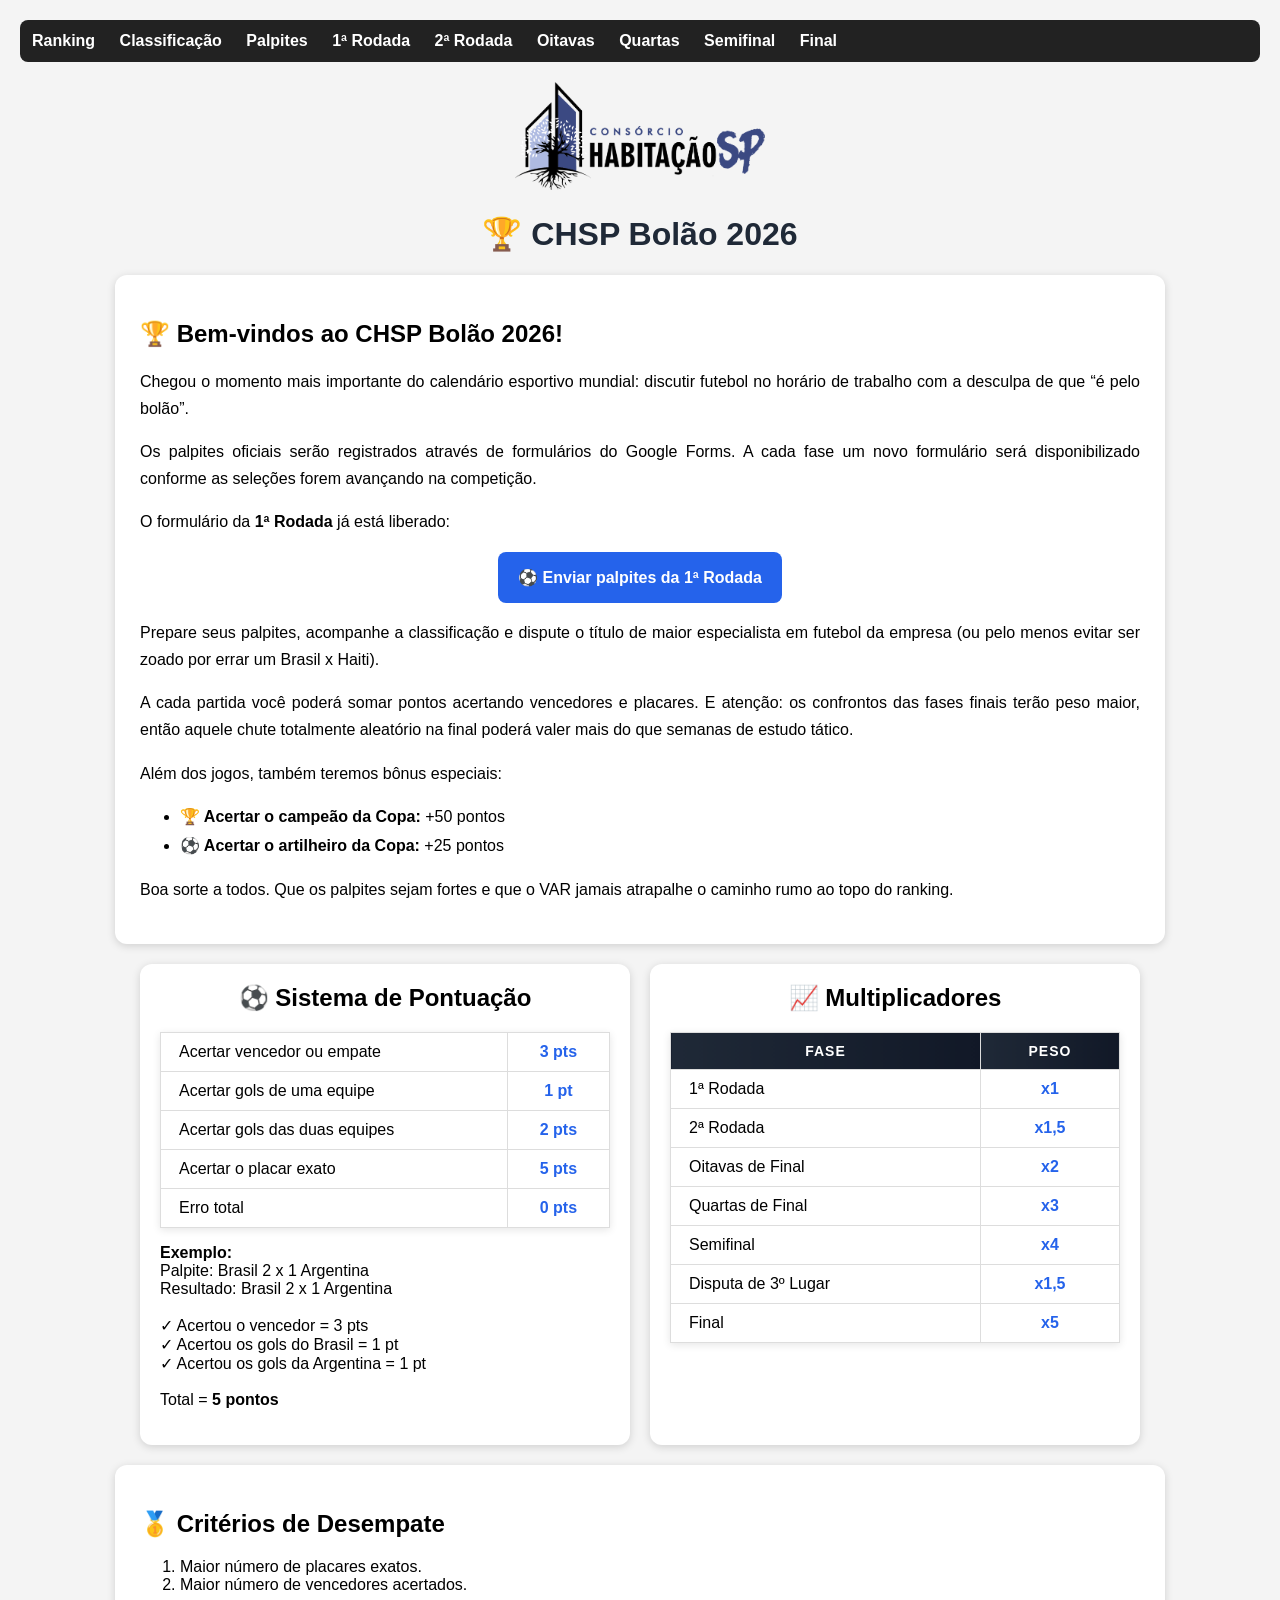
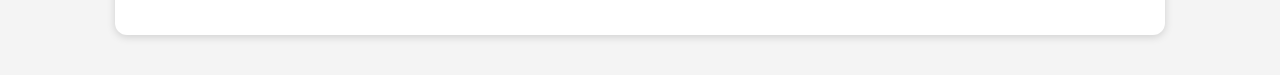
==== index.html @ 43652379 "index.html" ====
<!DOCTYPE html>
<html lang="pt-br">
<head>
<meta charset="UTF-8">
<title>CHSP Bolão 2026</title>
<link rel="stylesheet" href="style.css">
</head>
<body>

<nav>
  <a href="ranking.html">Ranking</a>
  <a href="classificacao.html">Classificação</a>
  <a href="palpites.html">Palpites</a>
  <a href="rodada1.html">1ª Rodada</a>
  <a href="rodada2.html">2ª Rodada</a>
  <a href="oitavas.html">Oitavas</a>
  <a href="quartas.html">Quartas</a>
  <a href="semifinal.html">Semifinal</a>
  <a href="final.html">Final</a>
</nav>

<div class="home-logo">
  <img src="images/logo.png" alt="Logo CHSP Bolão">
</div>

<h1>🏆 CHSP Bolão 2026</h1>

<div class="intro-card">

  <h2>🏆 Bem-vindos ao CHSP Bolão 2026!</h2>

  <p>
    Chegou o momento mais importante do calendário esportivo mundial:
    discutir futebol no horário de trabalho com a desculpa de que “é pelo bolão”.
  </p>

  <p>
    Os palpites oficiais serão registrados através de formulários do Google Forms.
    A cada fase um novo formulário será disponibilizado conforme as seleções forem avançando na competição.
  </p>

  <p>
    O formulário da <strong>1ª Rodada</strong> já está liberado:
  </p>

  <p style="text-align:center;">
    <a href="https://docs.google.com/forms/d/e/1FAIpQLScafgwy383vFtxuVTPCFqNmu6Wm3Rbcl7PlK_cr8u62DD5BtA/viewform?usp=header"
       target="_blank"
       class="botao-forms">
       ⚽ Enviar palpites da 1ª Rodada
    </a>
  </p>

  <p>
    Prepare seus palpites, acompanhe a classificação e dispute o título de
    maior especialista em futebol da empresa (ou pelo menos evitar ser zoado
    por errar um Brasil x Haiti).
  </p>

  <p>
    A cada partida você poderá somar pontos acertando vencedores e placares.
    E atenção: os confrontos das fases finais terão peso maior, então aquele
    chute totalmente aleatório na final poderá valer mais do que semanas de estudo tático.
  </p>

  <p>
    Além dos jogos, também teremos bônus especiais:
  </p>

  <ul>
    <li><strong>🏆 Acertar o campeão da Copa:</strong> +50 pontos</li>
    <li><strong>⚽ Acertar o artilheiro da Copa:</strong> +25 pontos</li>
  </ul>

  <p>
    Boa sorte a todos. Que os palpites sejam fortes e que o VAR jamais atrapalhe
    o caminho rumo ao topo do ranking.
  </p>

</div>

<div class="regras-grid">

  <div class="regra-card">

    <h2>⚽ Sistema de Pontuação</h2>

    <table>
      <tr>
  <td>Acertar vencedor ou empate</td>
  <td><strong>3 pts</strong></td>
</tr>

<tr>
  <td>Acertar gols de uma equipe</td>
  <td><strong>1 pt</strong></td>
</tr>

<tr>
  <td>Acertar gols das duas equipes</td>
  <td><strong>2 pts</strong></td>
</tr>

<tr>
  <td>Acertar o placar exato</td>
  <td><strong>5 pts</strong></td>
</tr>

<tr>
  <td>Erro total</td>
  <td><strong>0 pts</strong></td>
</tr>
    </table>
<p>
<strong>Exemplo:</strong><br>
Palpite: Brasil 2 x 1 Argentina<br>
Resultado: Brasil 2 x 1 Argentina<br><br>

✓ Acertou o vencedor = 3 pts<br>
✓ Acertou os gols do Brasil = 1 pt<br>
✓ Acertou os gols da Argentina = 1 pt<br><br>

Total = <strong>5 pontos</strong>
</p>
  </div>

  <div class="regra-card">

    <h2>📈 Multiplicadores</h2>

    <table>
      <tr>
        <th>Fase</th>
        <th>Peso</th>
      </tr>

      <tr><td>1ª Rodada</td><td>x1</td></tr>
      <tr><td>2ª Rodada</td><td>x1,5</td></tr>
      <tr><td>Oitavas de Final</td><td>x2</td></tr>
      <tr><td>Quartas de Final</td><td>x3</td></tr>
      <tr><td>Semifinal</td><td>x4</td></tr>
      <tr><td>Disputa de 3º Lugar</td><td>x1,5</td></tr>
      <tr><td>Final</td><td>x5</td></tr>

    </table>

  </div>

</div>

<div class="intro-card">

  <h2>🥇 Critérios de Desempate</h2>

  <ol>
    <li>Maior número de placares exatos.</li>
    <li>Maior número de vencedores acertados.</li>
  </ol>

</div>

</body>
</html>
---- style.css ----
body {
  font-family: Arial, sans-serif;
  background: #f4f4f4;
  padding: 20px;
  margin: 0;
}

/* TÍTULOS */

h1 {
  text-align: center;
  color: #1f2937;
}

/* MENU */

nav {
  background: #222;
  padding: 12px;
  margin-bottom: 20px;
  border-radius: 8px;
}

nav a {
  color: white;
  text-decoration: none;
  margin-right: 20px;
  font-weight: bold;
}

nav a:hover {
  text-decoration: underline;
}

/* PÓDIO */

.podio {
  display: flex;
  justify-content: center;
  align-items: flex-end;
  gap: 20px;
  margin: 30px 0;
}

.primeiro,
.segundo,
.terceiro {
  background: white;
  border-radius: 10px;
  text-align: center;
  font-weight: bold;
  padding: 15px;
  box-shadow: 0 2px 8px rgba(0,0,0,0.15);
}

.primeiro {
  min-height: 140px;
  font-size: 1.2em;
  background: #fff8dc;
}

.segundo {
  min-height: 110px;
  background: #f1f5f9;
}

.terceiro {
  min-height: 90px;
  background: #fef3c7;
}

/* TABELA */

table {
  border-collapse: collapse;
  background: white;
  margin: auto;
  box-shadow: 0 2px 8px rgba(0,0,0,0.10);
}

th,
td {
  border: 1px solid #ddd;
  padding: 10px 18px;
  white-space: nowrap;
}

th {
  background: linear-gradient(90deg, #1f2937, #111827);
  color: white;
  text-transform: uppercase;
  letter-spacing: 1px;
  font-size: 14px;
}

/* Linhas alternadas */

#tabela tr:nth-child(even) {
  background: #f8fafc;
}

tr:hover {
  background: #e5e7eb;
}

/* Coluna Jogador */

#tabela td:nth-child(1) {
  font-weight: bold;
}

#tabela td:nth-child(2) {
  text-align: center;
  font-size: 22px;
  font-weight: bold;
  color: #2563eb;
}

#tabela td:nth-child(3),
#tabela td:nth-child(4) {
  text-align: center;
  color: #666;
  font-size: 14px;
}

/* Top 3 */

.grupos {
  display: flex;
  flex-wrap: wrap;
  gap: 20px;
  justify-content: center;
}

.grupo-card {
  background: white;
  border-radius: 12px;
  padding: 12px;
  box-shadow: 0 2px 8px rgba(0,0,0,0.15);
  width: 48%;
  box-sizing: border-box;
}

.grupo-card h2 {
  margin-top: 0;
  text-align: center;
  background: #1f2937;
  color: white;
  padding: 10px;
  border-radius: 8px;
}

.grupo-tabela {
  width: 100%;
  min-width: auto;
}
.grupo-tabela th,
.grupo-tabela td {
  padding: 5px 6px;
  font-size: 13px;
}

.grupo-tabela td:nth-child(2) {
  min-width: 120px;
}
.grupo-tabela th,
.grupo-tabela td {
  text-align: center;
}

.grupo-tabela td:nth-child(2) {
  text-align: left;
  font-size: 14px;
  color: #111827;
}

/* CLASSIFICAÇÃO */

#classificacao {
  display: flex;
  flex-wrap: wrap;
  justify-content: center;
  gap: 20px;
}

.grupo-card {
  background: white;
  border-radius: 12px;
  padding: 12px;
  box-shadow: 0 2px 8px rgba(0,0,0,0.15);
  width: 48%;
  box-sizing: border-box;
}

.grupo-titulo {
  background: #1f2937;
  color: white;
  text-align: center;
  padding: 10px;
  font-weight: bold;
  border-radius: 8px;
  margin-bottom: 10px;
}

.grupo-tabela {
  width: 100%;
  min-width: auto;
}

.grupo-tabela th,
.grupo-tabela td {
  padding: 4px 6px;
  font-size: 12px;
  text-align: center;
}

.grupo-tabela td:nth-child(2) {
  text-align: left;
  font-weight: bold;
  color: #111827;
  font-size: 13px;
}

/* Destacar classificados */

.grupo-tabela tbody tr:nth-child(1) td:first-child::before,
.grupo-tabela tbody tr:nth-child(2) td:first-child::before {
  content: "🟢 ";
}

/* RODADA */

/* RODADA */

#jogos {
  display: flex;
  flex-wrap: wrap;
  justify-content: center;
  gap: 20px;
}

.jogo-card {
  background: white;
  width: 420px;
  border-radius: 12px;
  padding: 15px;
  box-shadow: 0 2px 8px rgba(0,0,0,.15);
}

.jogo-info {
  text-align: center;
  color: #64748b;
  font-size: 14px;
  margin-bottom: 15px;
}

.jogo-times {
  display: flex;
  justify-content: space-between;
  align-items: center;
}

.time-casa,
.time-fora {
  width: 40%;
  font-weight: bold;
  font-size: 16px;
}

.time-casa {
  text-align: right;
}

.time-fora {
  text-align: left;
}

.placar {
  font-size: 24px;
  font-weight: bold;
  color: #1f2937;
}
.jogo-hoje {
  border: 3px solid #fbbf24;
  box-shadow: 0 0 18px rgba(251,191,36,.5);
}

.jogo-hoje .jogo-info {
  color: #b45309;
  font-weight: bold;
}
#tabela-palpites {
  width: 100%;
  border-collapse: collapse;
  background: white;
}

#tabela-palpites th {
  background: #1f2937;
  color: white;
  padding: 12px;
}

#tabela-palpites td {
  text-align: center;
  padding: 10px;
  border: 1px solid #ddd;
}

#tabela-palpites tr:nth-child(even) {
  background: #f8fafc;
}

#tabela-palpites td:first-child {
  font-weight: bold;
}

/* HOME */

.home-logo {
  text-align: center;
  margin: 20px 0;
}

.home-logo img {
  max-width: 250px;
}

.intro-card {
  background: white;
  padding: 25px;
  margin: 20px auto;
  border-radius: 12px;
  max-width: 1000px;
  box-shadow: 0 2px 8px rgba(0,0,0,.15);
}

.intro-card p {
  line-height: 1.7;
  text-align: justify;
}

.regras-grid {
  display: flex;
  flex-wrap: wrap;
  gap: 20px;
  justify-content: center;
}

.regra-card {
  background: white;
  padding: 20px;
  border-radius: 12px;
  width: 450px;
  box-shadow: 0 2px 8px rgba(0,0,0,.15);
}

.regra-card h2 {
  text-align: center;
  margin-top: 0;
}

.regra-card table {
  width: 100%;
  min-width: auto;
}

.regra-card td:nth-child(2) {
  text-align: center;
  font-weight: bold;
  color: #2563eb;
}
.botao-forms {
  display: inline-block;
  background: #2563eb;
  color: white;
  padding: 12px 20px;
  border-radius: 8px;
  text-decoration: none;
  font-weight: bold;
  transition: .2s;
}

.botao-forms:hover {
  background: #1d4ed8;
  transform: scale(1.03);
}

.intro-card ul {
  line-height: 1.8;
}
/* CHAVEAMENTO */

.chaveamento {
  display: flex;
  justify-content: center;
  align-items: flex-start;
  gap: 60px;
  margin-top: 30px;
}

.lado {
  display: flex;
  flex-direction: column;
  gap: 25px;
  width: 320px;
}

.partida-chave {
  background: white;
  border-radius: 12px;
  padding: 12px;
  box-shadow: 0 2px 8px rgba(0,0,0,.15);
}

.partida-info {
  text-align: center;
  font-size: 13px;
  color: #64748b;
  margin-bottom: 10px;
}

.linha-time {
  display: flex;
  justify-content: space-between;
  align-items: center;
  padding: 10px 12px;
  margin: 5px 0;
  background: #f8fafc;
  border-radius: 8px;
  font-weight: bold;
}

.linha-time strong {
  font-size: 20px;
  color: #1f2937;
}
/* FINAL */

#final-container {
  display: flex;
  flex-direction: column;
  gap: 30px;
  align-items: center;
  margin-top: 30px;
}

.final-card {
  background: white;
  width: 500px;
  border-radius: 15px;
  padding: 20px;
  box-shadow: 0 3px 12px rgba(0,0,0,.18);
}

.final-card h2 {
  text-align: center;
  margin-top: 0;
  color: #1f2937;
}
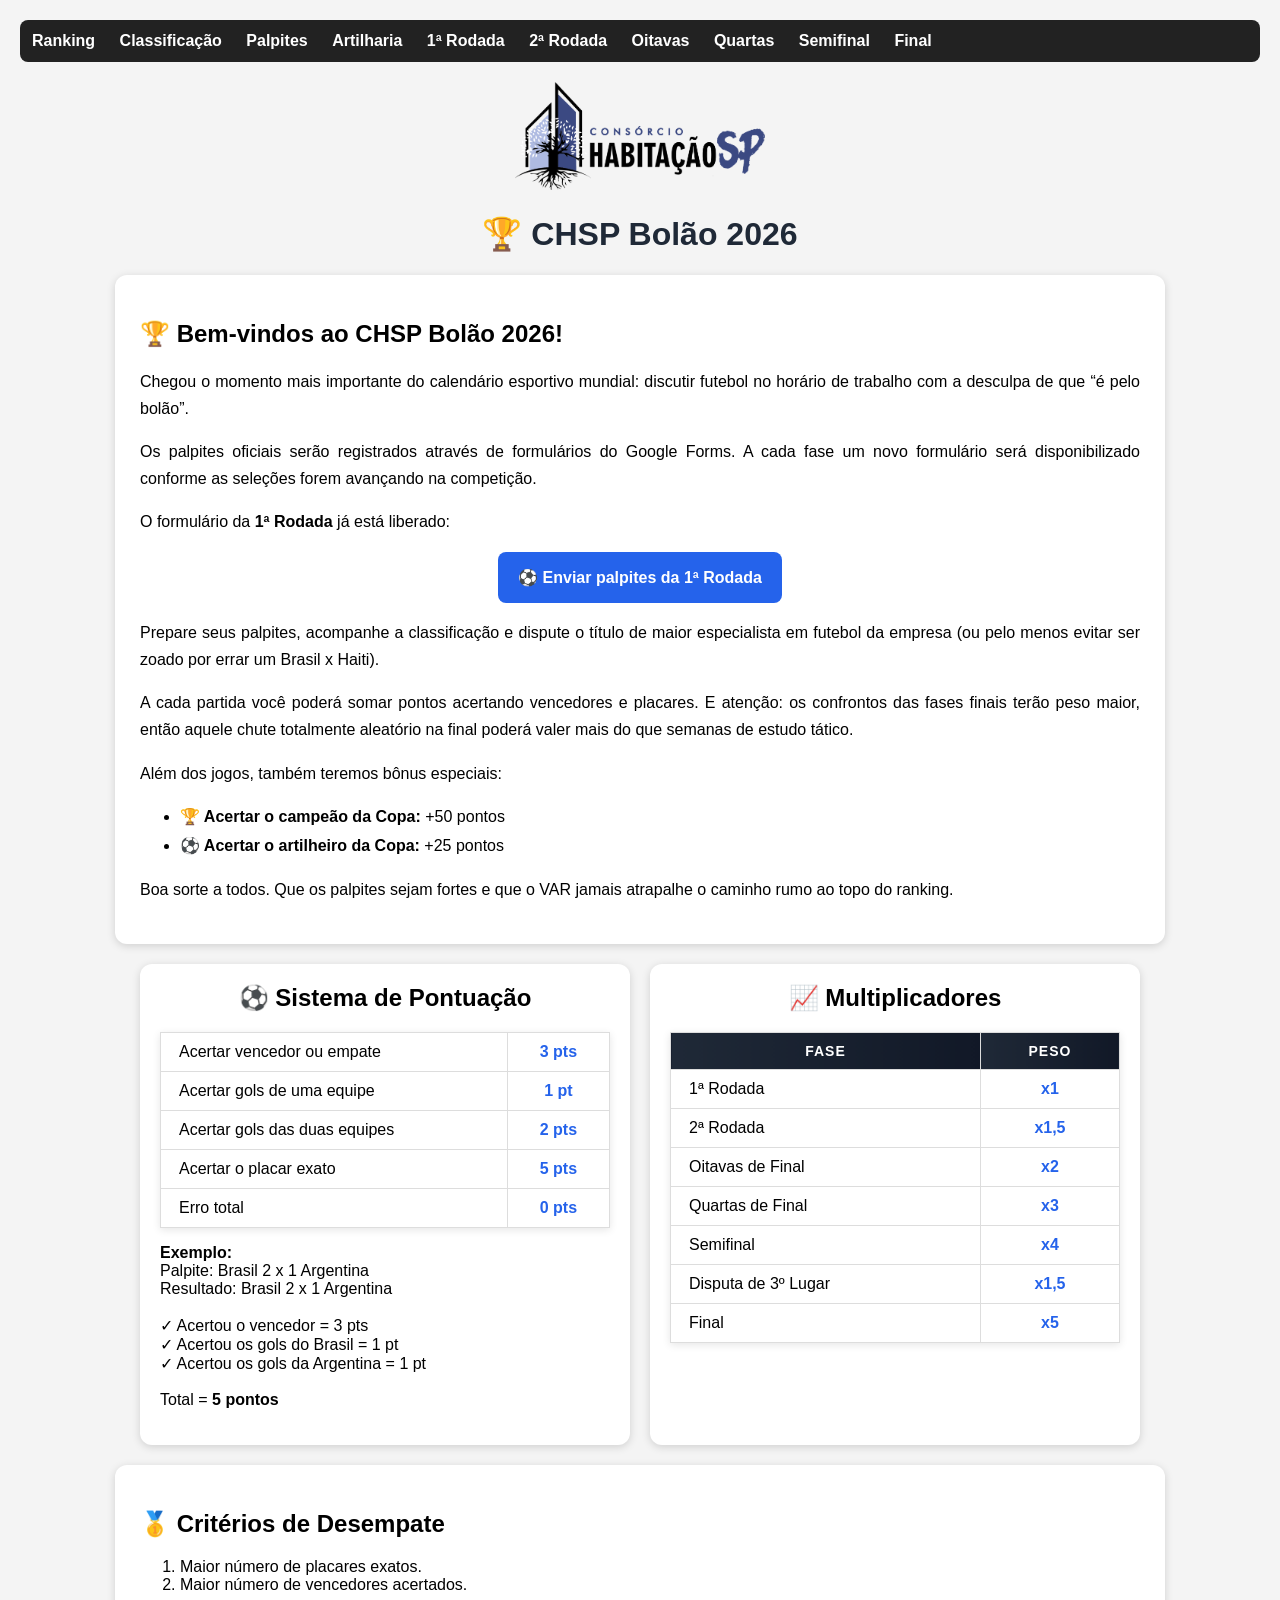
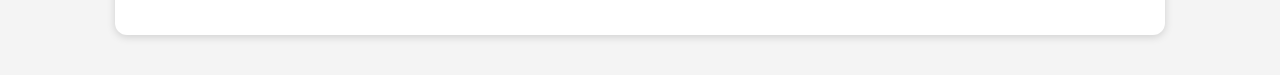
==== commit b8ef0af6: "index.html" ====
--- a/index.html
+++ b/index.html
@@ -11,6 +11,7 @@
   <a href="ranking.html">Ranking</a>
   <a href="classificacao.html">Classificação</a>
   <a href="palpites.html">Palpites</a>
+  <a href="artilharia.html">Artilharia</a>
   <a href="rodada1.html">1ª Rodada</a>
   <a href="rodada2.html">2ª Rodada</a>
   <a href="oitavas.html">Oitavas</a>
--- a/style.css
+++ b/style.css
@@ -458,3 +458,29 @@
   margin-top: 0;
   color: #1f2937;
 }
+/* ARTILHARIA */
+
+.artilheiro-atual {
+  background: white;
+  max-width: 500px;
+  margin: 20px auto;
+  padding: 20px;
+  text-align: center;
+  font-size: 24px;
+  border-radius: 12px;
+  box-shadow: 0 2px 8px rgba(0,0,0,.15);
+}
+
+#tabela-artilharia {
+  margin: auto;
+}
+
+#tabela-artilharia td:nth-child(2) {
+  color: #2563eb;
+  font-weight: bold;
+}
+
+#tabela-artilharia td:nth-child(3) {
+  color: #dc2626;
+  font-weight: bold;
+}
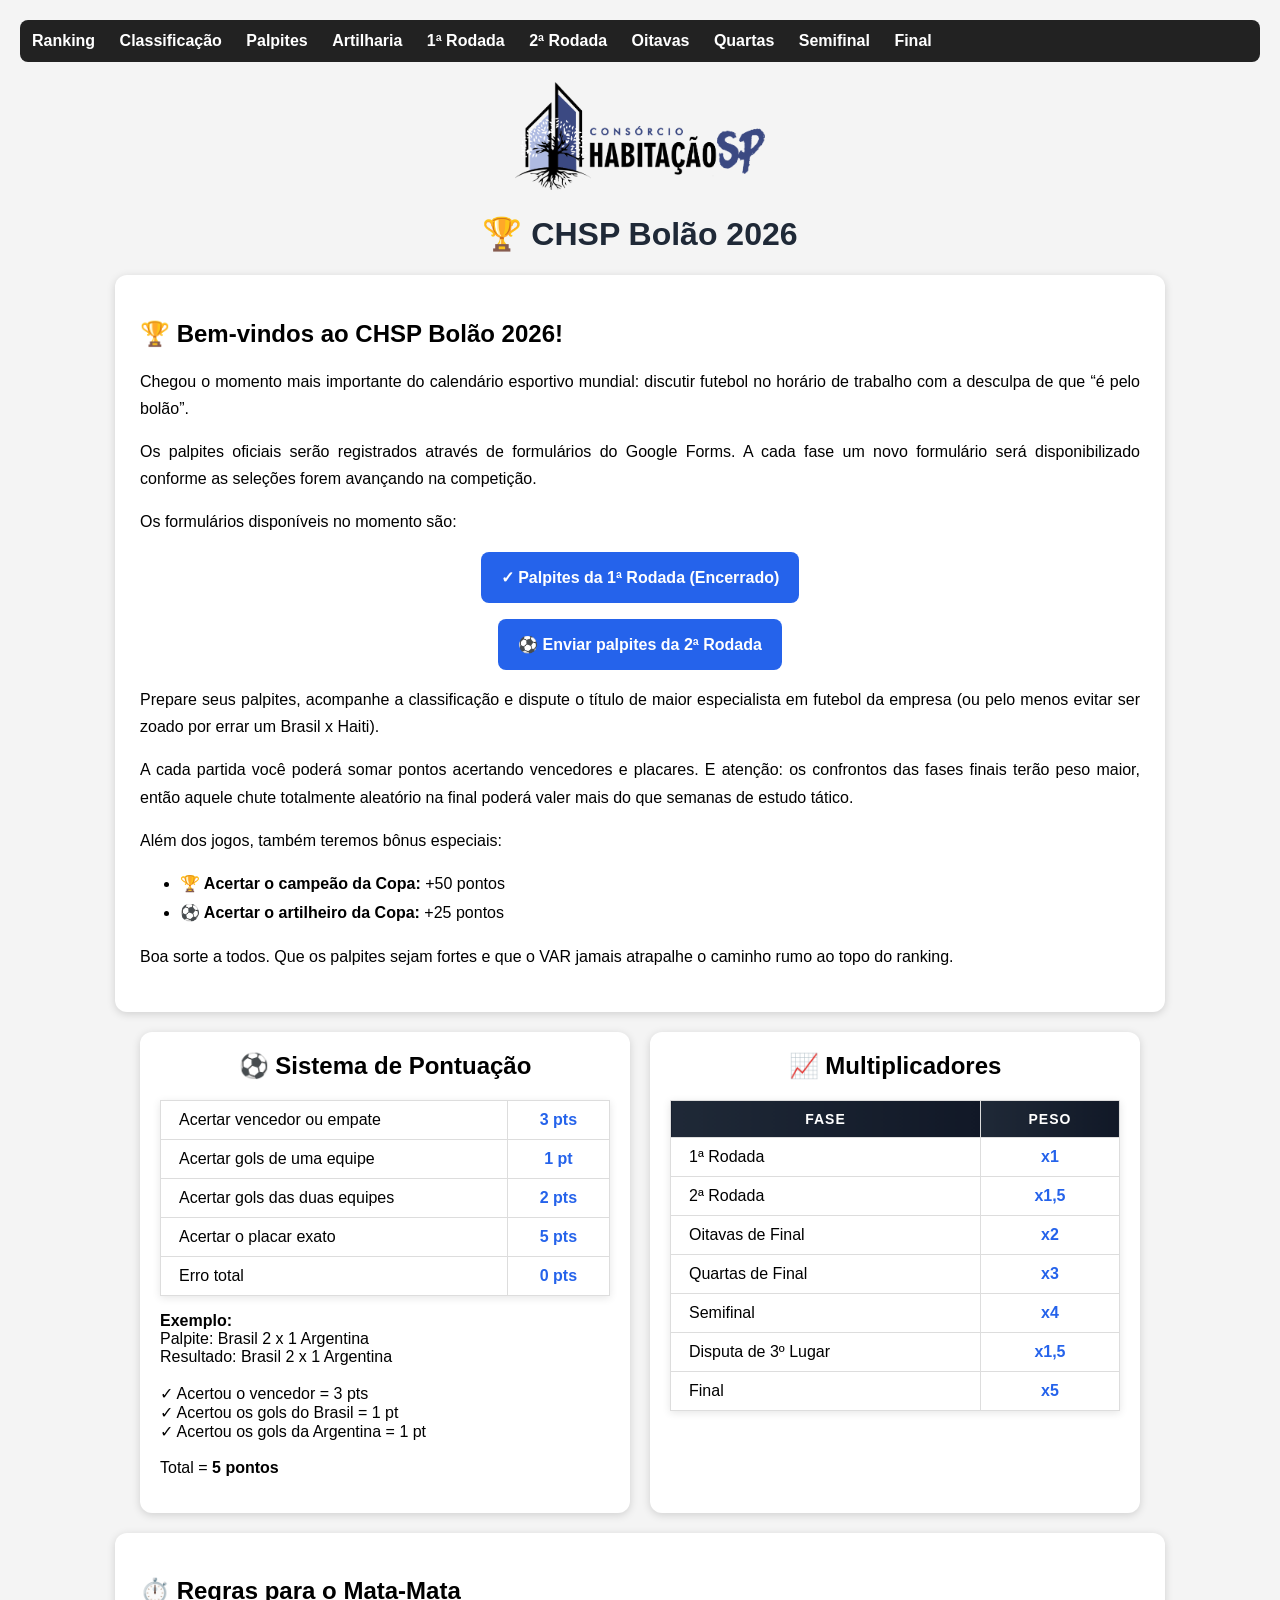
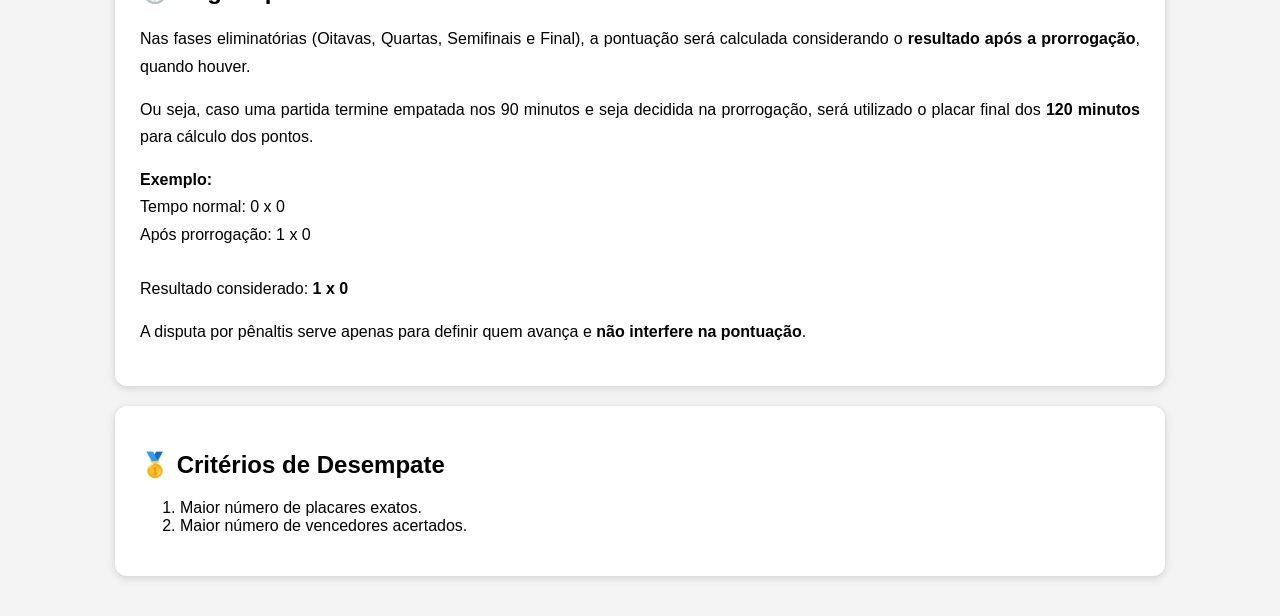
==== commit 1f8852f3: "index.html" ====
--- a/index.html
+++ b/index.html
@@ -41,14 +41,20 @@
   </p>
 
   <p>
-    O formulário da <strong>1ª Rodada</strong> já está liberado:
+    Os formulários disponíveis no momento são:
   </p>
 
   <p style="text-align:center;">
-    <a href="https://docs.google.com/forms/d/e/1FAIpQLScafgwy383vFtxuVTPCFqNmu6Wm3Rbcl7PlK_cr8u62DD5BtA/viewform?usp=header"
+    <span class="botao-forms botao-inativo">
+      ✓ Palpites da 1ª Rodada (Encerrado)
+    </span>
+  </p>
+
+  <p style="text-align:center;">
+    <a href="https://docs.google.com/forms/d/e/1FAIpQLSeesbrq6ngkIa5aw1h5cne3rpmnXgFYmXrW2s9Ra-GDYoz5Zw/viewform?usp=publish-editor"
        target="_blank"
        class="botao-forms">
-       ⚽ Enviar palpites da 1ª Rodada
+       ⚽ Enviar palpites da 2ª Rodada
     </a>
   </p>
 
@@ -88,41 +94,39 @@
 
     <table>
       <tr>
-  <td>Acertar vencedor ou empate</td>
-  <td><strong>3 pts</strong></td>
-</tr>
+        <td>Acertar vencedor ou empate</td>
+        <td><strong>3 pts</strong></td>
+      </tr>
+      <tr>
+        <td>Acertar gols de uma equipe</td>
+        <td><strong>1 pt</strong></td>
+      </tr>
+      <tr>
+        <td>Acertar gols das duas equipes</td>
+        <td><strong>2 pts</strong></td>
+      </tr>
+      <tr>
+        <td>Acertar o placar exato</td>
+        <td><strong>5 pts</strong></td>
+      </tr>
+      <tr>
+        <td>Erro total</td>
+        <td><strong>0 pts</strong></td>
+      </tr>
+    </table>
 
-<tr>
-  <td>Acertar gols de uma equipe</td>
-  <td><strong>1 pt</strong></td>
-</tr>
+    <p>
+      <strong>Exemplo:</strong><br>
+      Palpite: Brasil 2 x 1 Argentina<br>
+      Resultado: Brasil 2 x 1 Argentina<br><br>
 
-<tr>
-  <td>Acertar gols das duas equipes</td>
-  <td><strong>2 pts</strong></td>
-</tr>
+      ✓ Acertou o vencedor = 3 pts<br>
+      ✓ Acertou os gols do Brasil = 1 pt<br>
+      ✓ Acertou os gols da Argentina = 1 pt<br><br>
 
-<tr>
-  <td>Acertar o placar exato</td>
-  <td><strong>5 pts</strong></td>
-</tr>
+      Total = <strong>5 pontos</strong>
+    </p>
 
-<tr>
-  <td>Erro total</td>
-  <td><strong>0 pts</strong></td>
-</tr>
-    </table>
-<p>
-<strong>Exemplo:</strong><br>
-Palpite: Brasil 2 x 1 Argentina<br>
-Resultado: Brasil 2 x 1 Argentina<br><br>
-
-✓ Acertou o vencedor = 3 pts<br>
-✓ Acertou os gols do Brasil = 1 pt<br>
-✓ Acertou os gols da Argentina = 1 pt<br><br>
-
-Total = <strong>5 pontos</strong>
-</p>
   </div>
 
   <div class="regra-card">
@@ -151,6 +155,34 @@
 
 <div class="intro-card">
 
+  <h2>⏱️ Regras para o Mata-Mata</h2>
+
+  <p>
+    Nas fases eliminatórias (Oitavas, Quartas, Semifinais e Final), a pontuação será calculada considerando o
+    <strong>resultado após a prorrogação</strong>, quando houver.
+  </p>
+
+  <p>
+    Ou seja, caso uma partida termine empatada nos 90 minutos e seja decidida na prorrogação, será utilizado o
+    placar final dos <strong>120 minutos</strong> para cálculo dos pontos.
+  </p>
+
+  <p>
+    <strong>Exemplo:</strong><br>
+    Tempo normal: 0 x 0<br>
+    Após prorrogação: 1 x 0<br><br>
+
+    Resultado considerado: <strong>1 x 0</strong>
+  </p>
+
+  <p>
+    A disputa por pênaltis serve apenas para definir quem avança e <strong>não interfere na pontuação</strong>.
+  </p>
+
+</div>
+
+<div class="intro-card">
+
   <h2>🥇 Critérios de Desempate</h2>
 
   <ol>
--- a/style.css
+++ b/style.css
@@ -117,7 +117,9 @@
 }
 
 #tabela td:nth-child(3),
-#tabela td:nth-child(4) {
+#tabela td:nth-child(4),
+#tabela td:nth-child(5),
+#tabela td:nth-child(6) {
   text-align: center;
   color: #666;
   font-size: 14px;
@@ -481,6 +483,6 @@
 }
 
 #tabela-artilharia td:nth-child(3) {
-  color: #dc2626;
-  font-weight: bold;
-}
+  color: #16a34a;
+  font-weight: bold;
+}
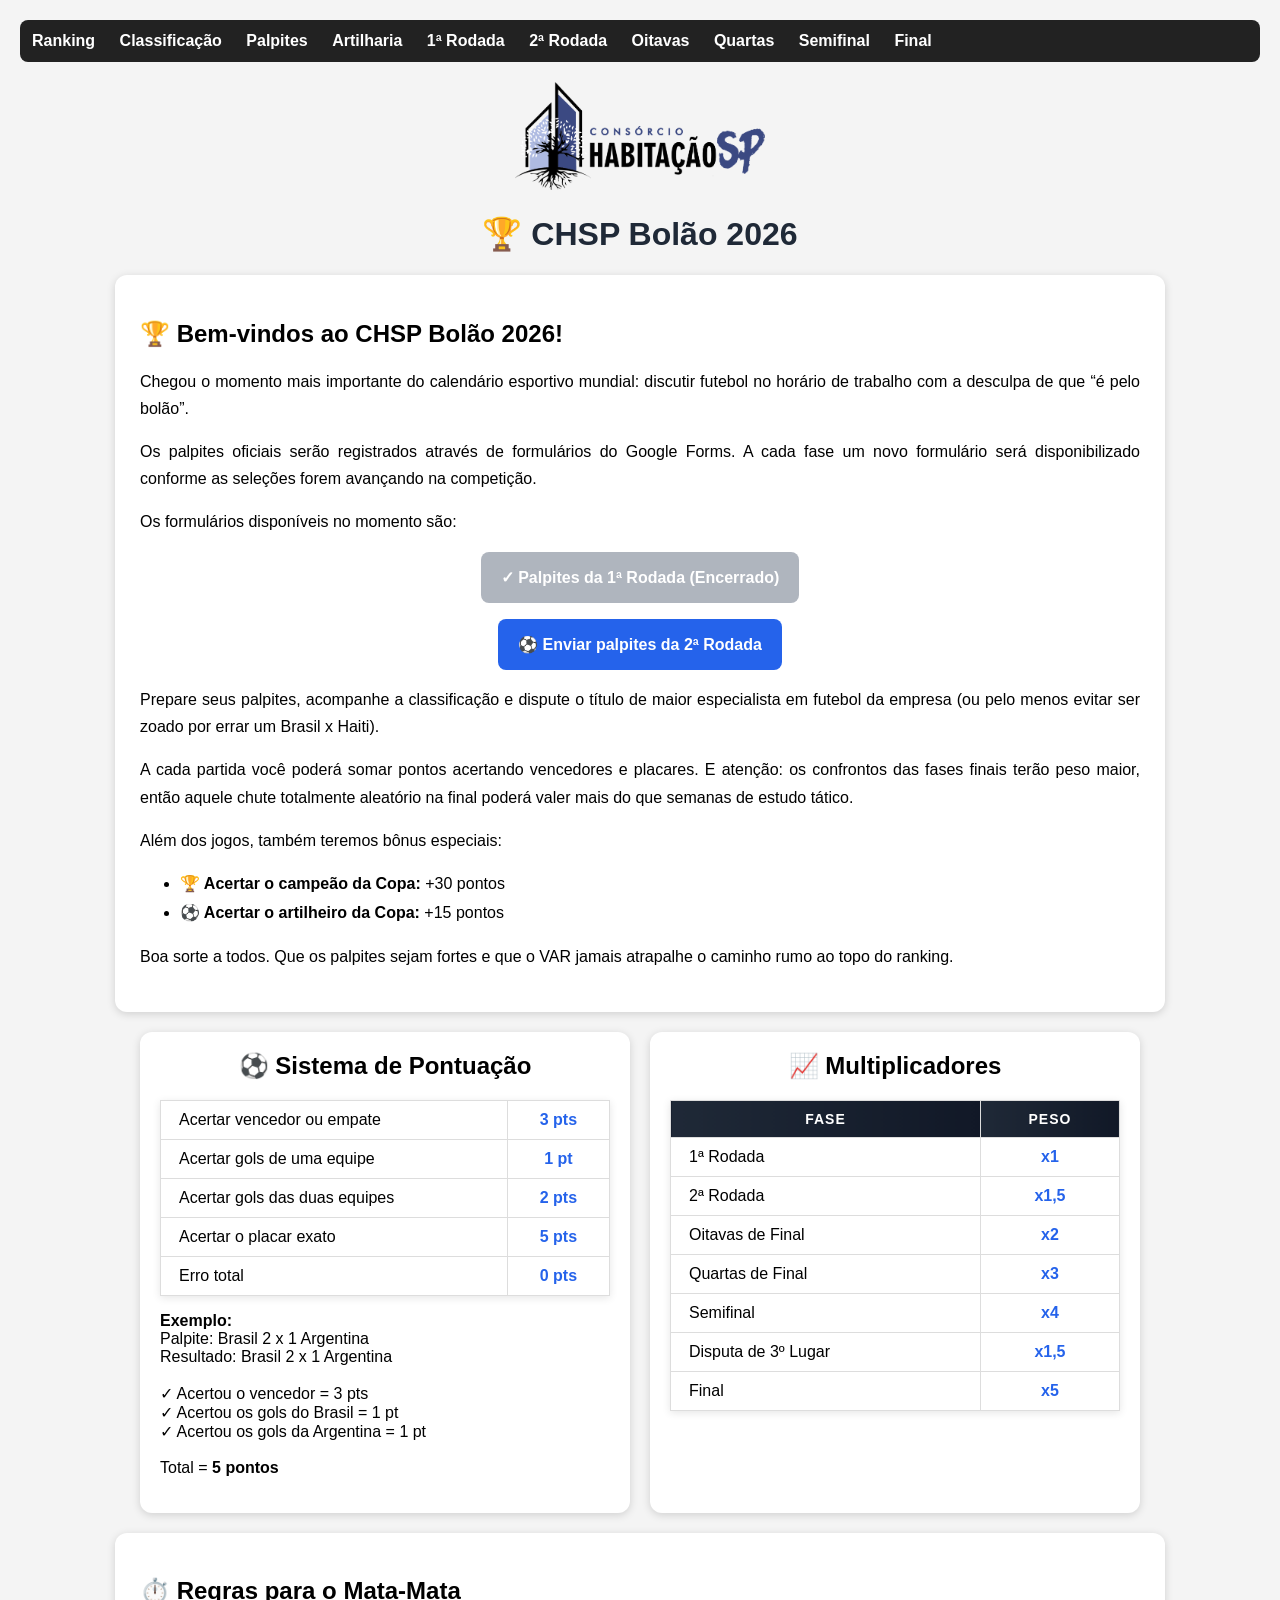
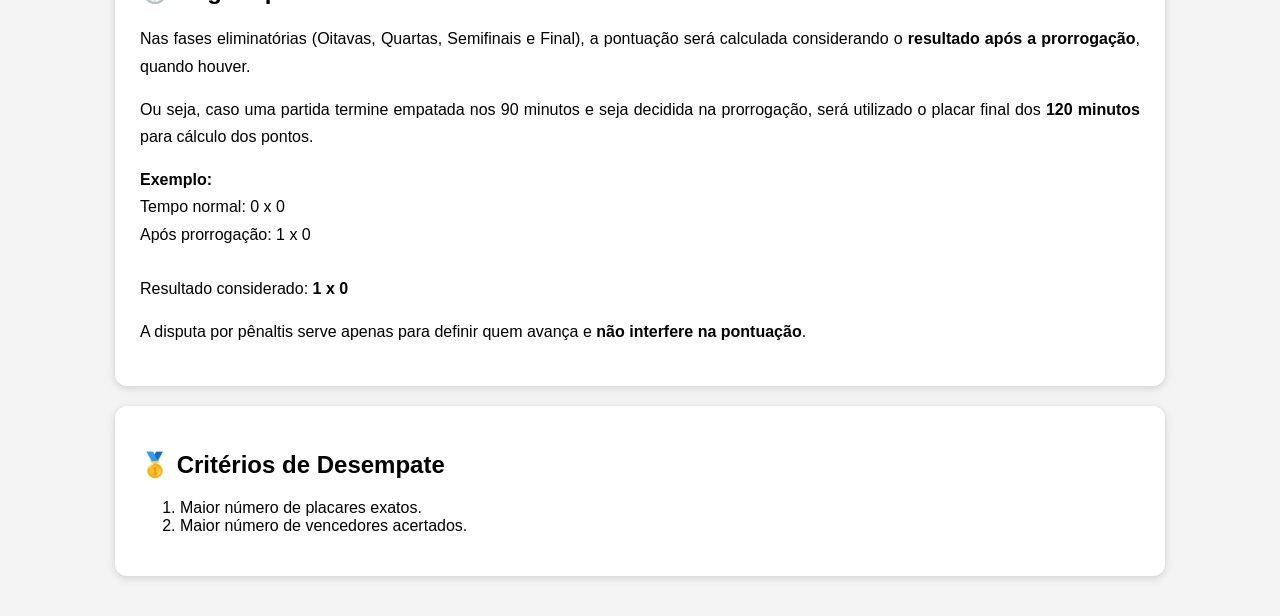
==== commit b18268d1: "index.html" ====
--- a/index.html
+++ b/index.html
@@ -75,8 +75,8 @@
   </p>
 
   <ul>
-    <li><strong>🏆 Acertar o campeão da Copa:</strong> +50 pontos</li>
-    <li><strong>⚽ Acertar o artilheiro da Copa:</strong> +25 pontos</li>
+    <li><strong>🏆 Acertar o campeão da Copa:</strong> +30 pontos</li>
+    <li><strong>⚽ Acertar o artilheiro da Copa:</strong> +15 pontos</li>
   </ul>
 
   <p>
--- a/style.css
+++ b/style.css
@@ -156,21 +156,16 @@
   width: 100%;
   min-width: auto;
 }
+
 .grupo-tabela th,
 .grupo-tabela td {
   padding: 5px 6px;
   font-size: 13px;
+  text-align: center;
 }
 
 .grupo-tabela td:nth-child(2) {
   min-width: 120px;
-}
-.grupo-tabela th,
-.grupo-tabela td {
-  text-align: center;
-}
-
-.grupo-tabela td:nth-child(2) {
   text-align: left;
   font-size: 14px;
   color: #111827;
@@ -232,8 +227,6 @@
 
 /* RODADA */
 
-/* RODADA */
-
 #jogos {
   display: flex;
   flex-wrap: wrap;
@@ -282,6 +275,7 @@
   font-weight: bold;
   color: #1f2937;
 }
+
 .jogo-hoje {
   border: 3px solid #fbbf24;
   box-shadow: 0 0 18px rgba(251,191,36,.5);
@@ -291,6 +285,7 @@
   color: #b45309;
   font-weight: bold;
 }
+
 #tabela-palpites {
   width: 100%;
   border-collapse: collapse;
@@ -342,6 +337,10 @@
   text-align: justify;
 }
 
+.intro-card ul {
+  line-height: 1.8;
+}
+
 .regras-grid {
   display: flex;
   flex-wrap: wrap;
@@ -372,6 +371,9 @@
   font-weight: bold;
   color: #2563eb;
 }
+
+/* BOTÃO FORMULÁRIO */
+
 .botao-forms {
   display: inline-block;
   background: #2563eb;
@@ -388,9 +390,20 @@
   transform: scale(1.03);
 }
 
-.intro-card ul {
-  line-height: 1.8;
-}
+/* BOTÃO INATIVO (1ª RODADA ENCERRADA) */
+
+.botao-inativo {
+  background: #9ca3af;
+  cursor: default;
+  pointer-events: none;
+  opacity: .8;
+}
+
+.botao-inativo:hover {
+  background: #9ca3af;
+  transform: none;
+}
+
 /* CHAVEAMENTO */
 
 .chaveamento {
@@ -437,6 +450,7 @@
   font-size: 20px;
   color: #1f2937;
 }
+
 /* FINAL */
 
 #final-container {
@@ -460,6 +474,7 @@
   margin-top: 0;
   color: #1f2937;
 }
+
 /* ARTILHARIA */
 
 .artilheiro-atual {
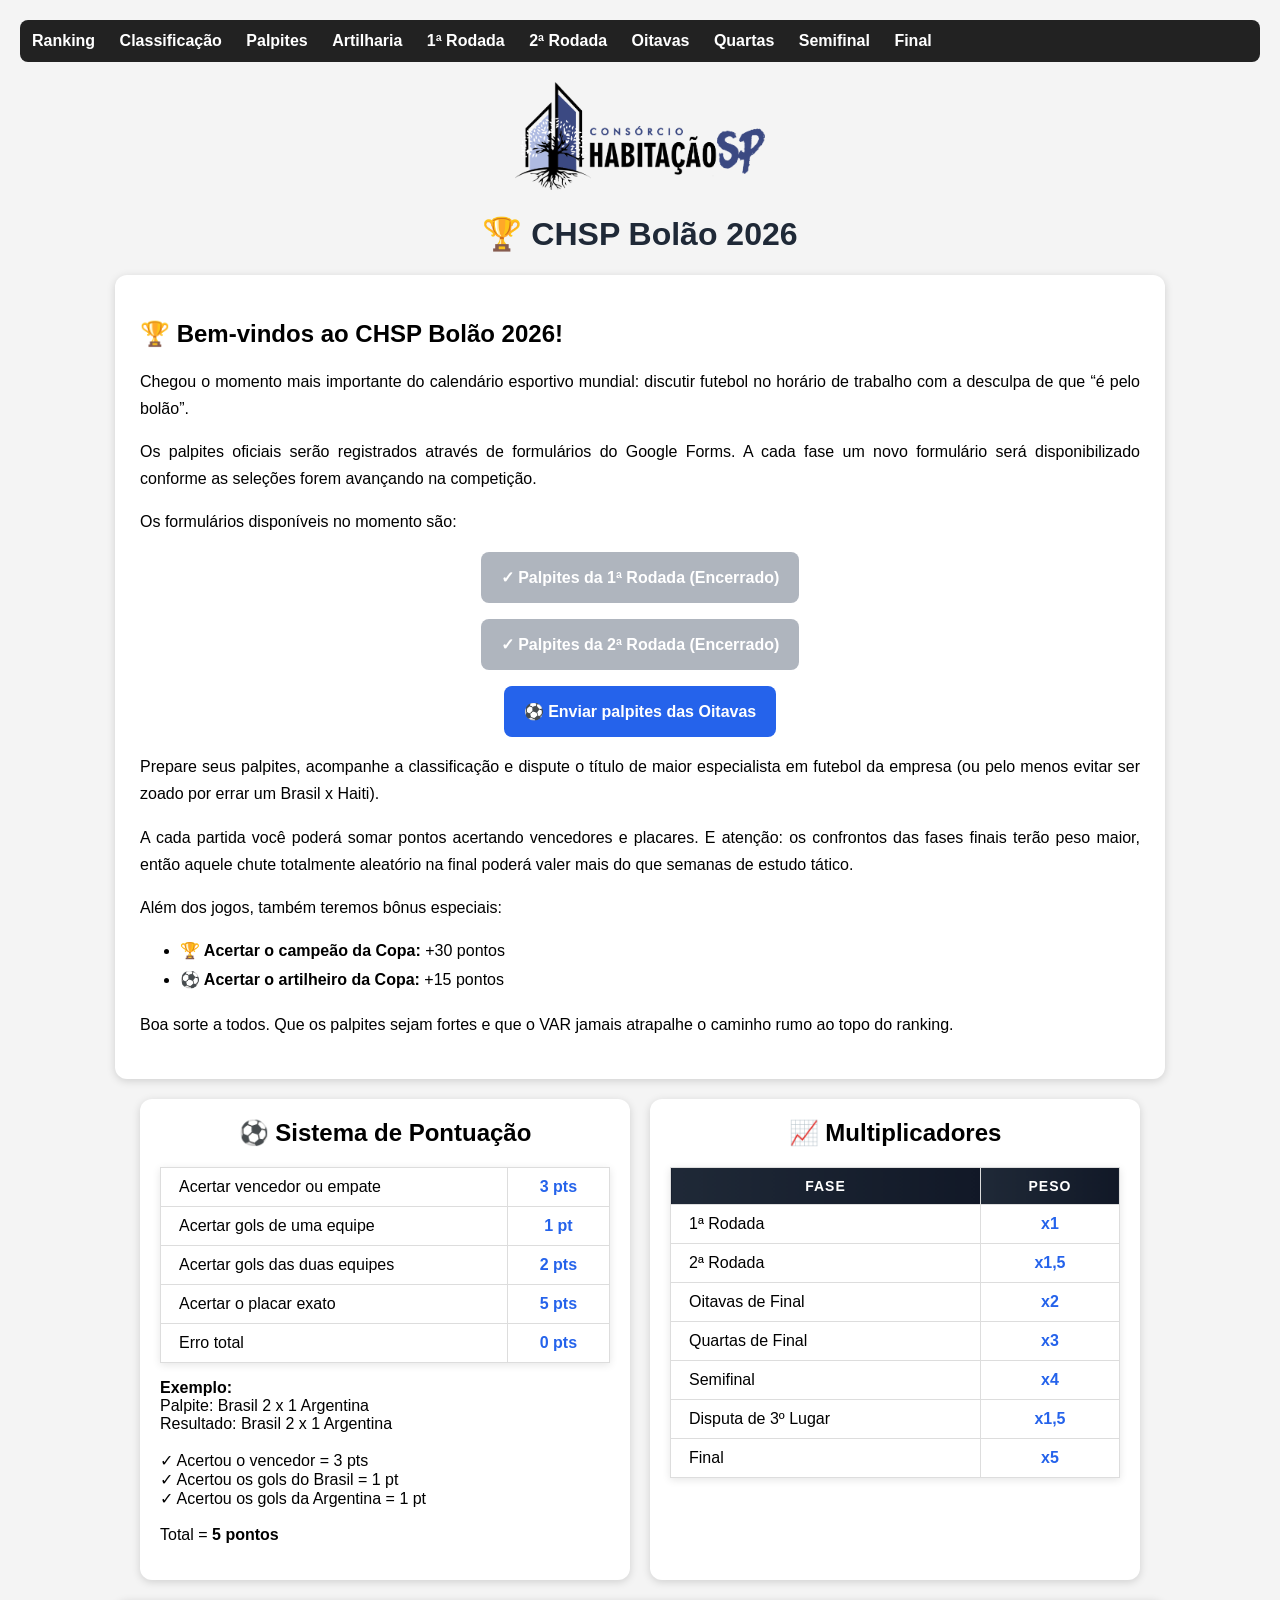
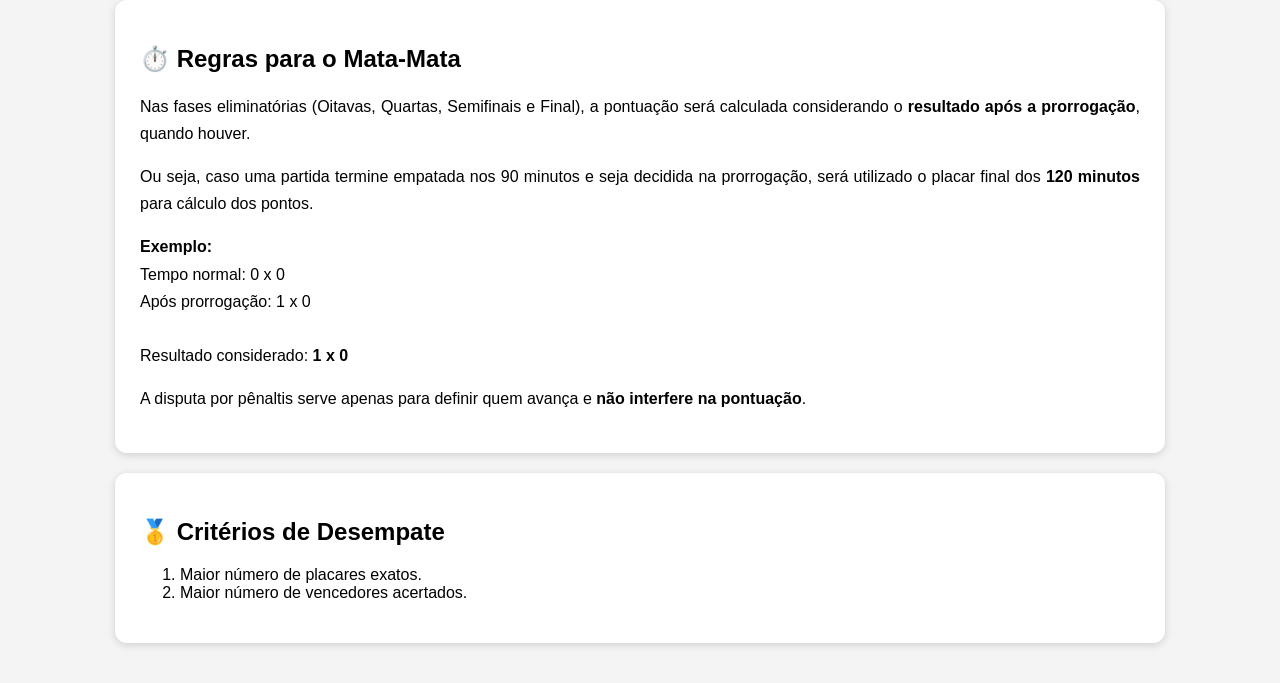
==== commit b5a2b81c: "index.html" ====
--- a/index.html
+++ b/index.html
@@ -44,20 +44,25 @@
     Os formulários disponíveis no momento são:
   </p>
 
-  <p style="text-align:center;">
-    <span class="botao-forms botao-inativo">
-      ✓ Palpites da 1ª Rodada (Encerrado)
-    </span>
-  </p>
-
-  <p style="text-align:center;">
-    <a href="https://docs.google.com/forms/d/e/1FAIpQLSeesbrq6ngkIa5aw1h5cne3rpmnXgFYmXrW2s9Ra-GDYoz5Zw/viewform?usp=publish-editor"
-       target="_blank"
-       class="botao-forms">
-       ⚽ Enviar palpites da 2ª Rodada
-    </a>
-  </p>
-
+ <p style="text-align:center;">
+  <span class="botao-forms botao-inativo">
+    ✓ Palpites da 1ª Rodada (Encerrado)
+  </span>
+</p>
+
+<p style="text-align:center;">
+  <span class="botao-forms botao-inativo">
+    ✓ Palpites da 2ª Rodada (Encerrado)
+  </span>
+</p>
+
+<p style="text-align:center;">
+  <a href="https://docs.google.com/forms/d/e/1FAIpQLSdalKsIGOpVpaj6uY7R3_jljDItFWglKrwBs1TLhds9_OHR9g/viewform?usp=header"
+     target="_blank"
+     class="botao-forms">
+     ⚽ Enviar palpites das Oitavas
+  </a>
+</p>
   <p>
     Prepare seus palpites, acompanhe a classificação e dispute o título de
     maior especialista em futebol da empresa (ou pelo menos evitar ser zoado
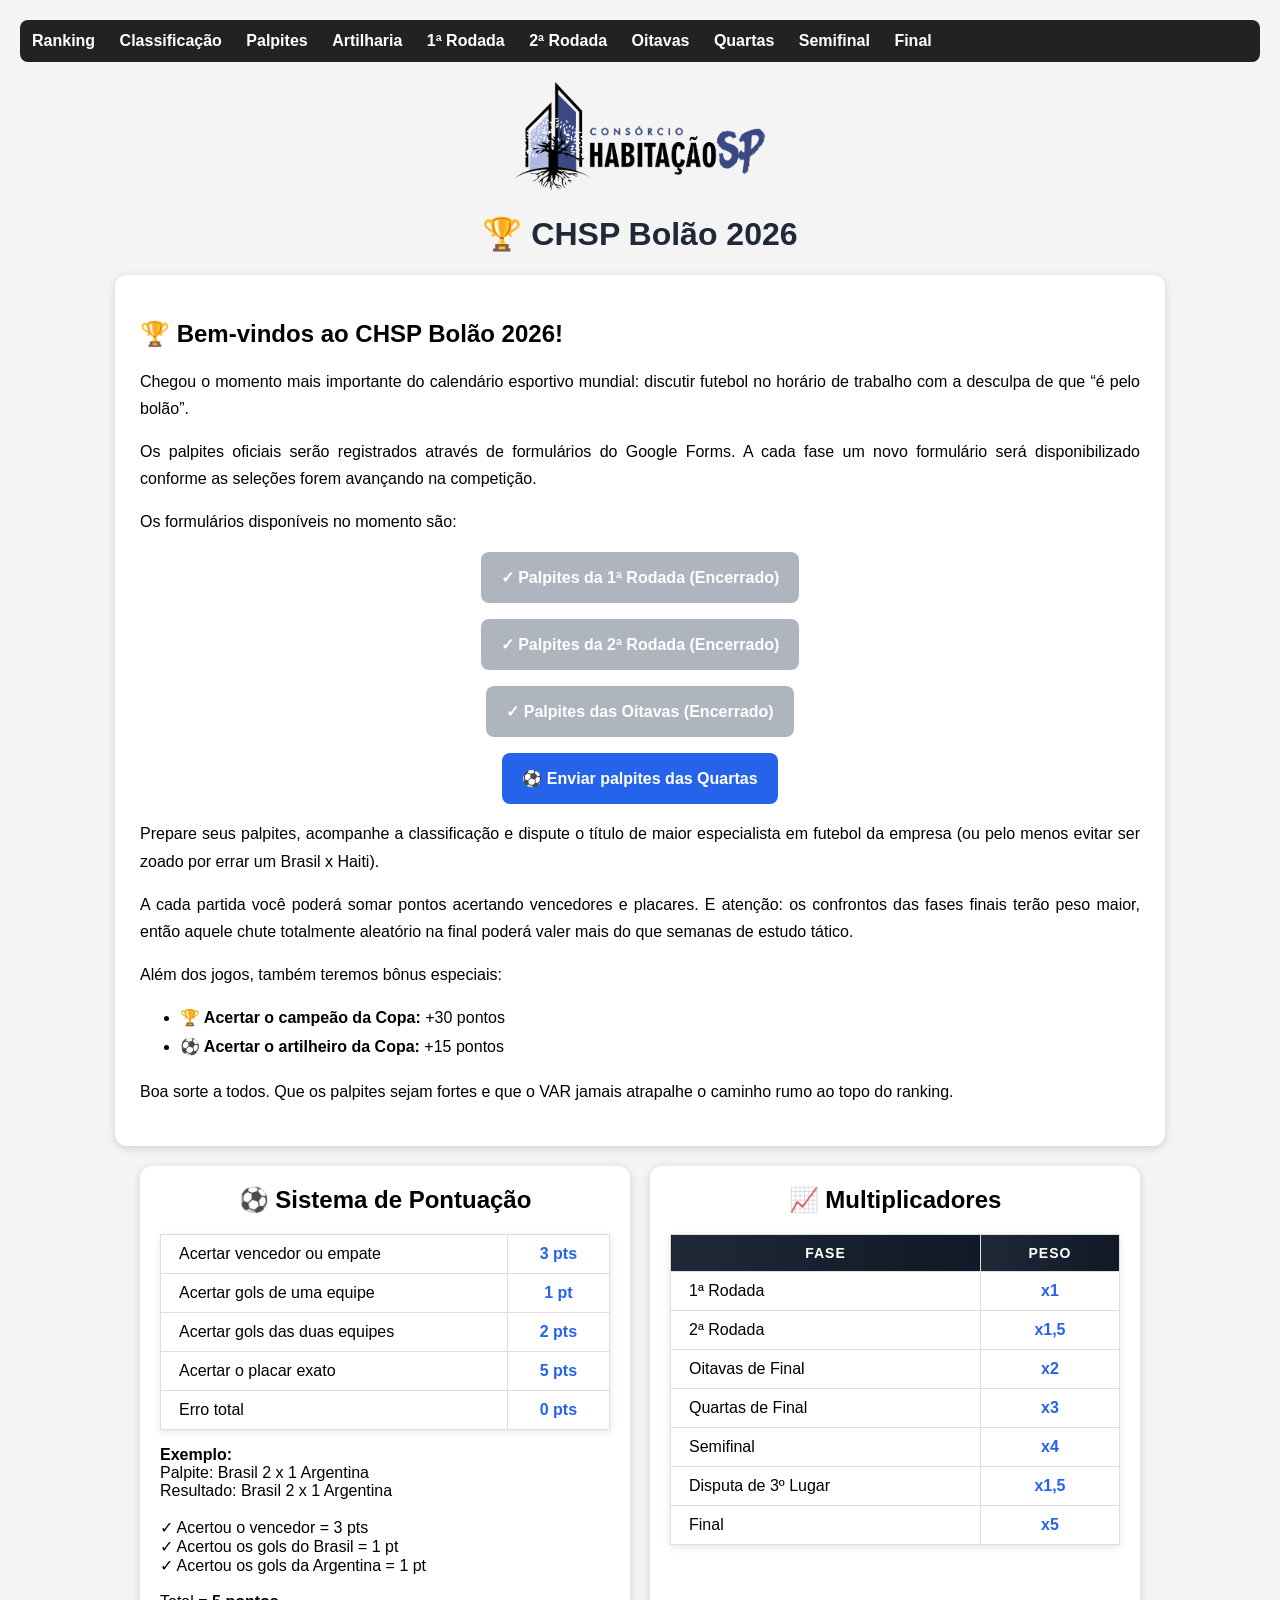
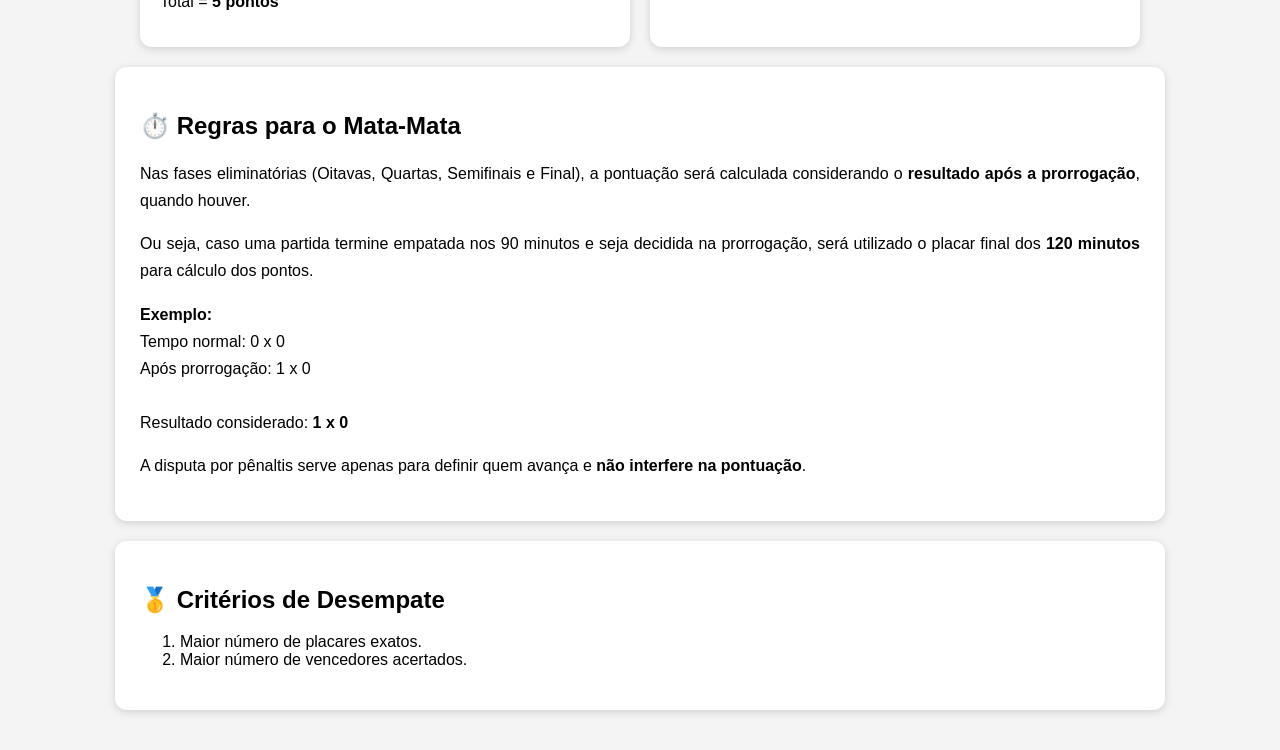
==== commit f9947213: "index.html" ====
--- a/index.html
+++ b/index.html
@@ -44,7 +44,7 @@
     Os formulários disponíveis no momento são:
   </p>
 
- <p style="text-align:center;">
+<p style="text-align:center;">
   <span class="botao-forms botao-inativo">
     ✓ Palpites da 1ª Rodada (Encerrado)
   </span>
@@ -57,10 +57,16 @@
 </p>
 
 <p style="text-align:center;">
-  <a href="https://docs.google.com/forms/d/e/1FAIpQLSdalKsIGOpVpaj6uY7R3_jljDItFWglKrwBs1TLhds9_OHR9g/viewform?usp=header"
+  <span class="botao-forms botao-inativo">
+    ✓ Palpites das Oitavas (Encerrado)
+  </span>
+</p>
+
+<p style="text-align:center;">
+  <a href="https://docs.google.com/forms/d/e/1FAIpQLSekUstlPXUObjSSU5INC7vQFGMcnG87lTnt6HKxoq9xKkWkOA/viewform?usp=publish-editor"
      target="_blank"
      class="botao-forms">
-     ⚽ Enviar palpites das Oitavas
+     ⚽ Enviar palpites das Quartas
   </a>
 </p>
   <p>
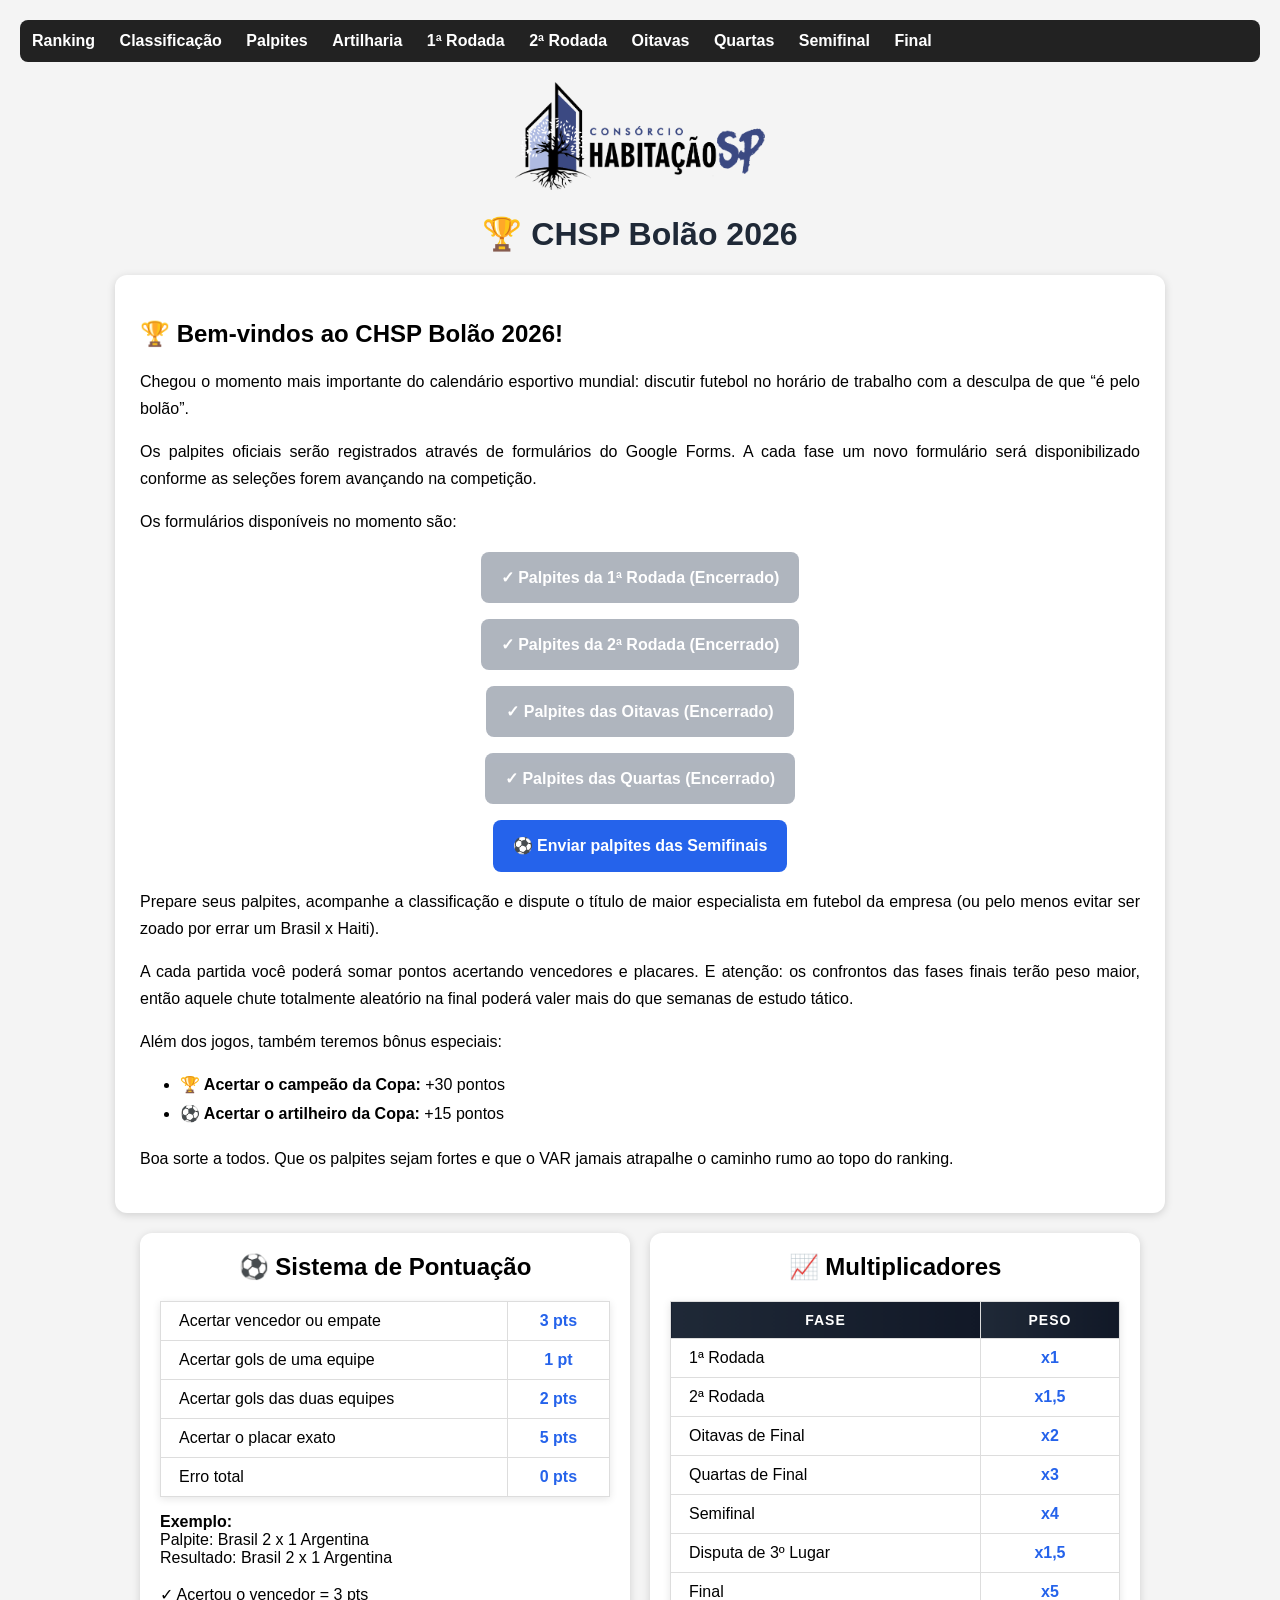
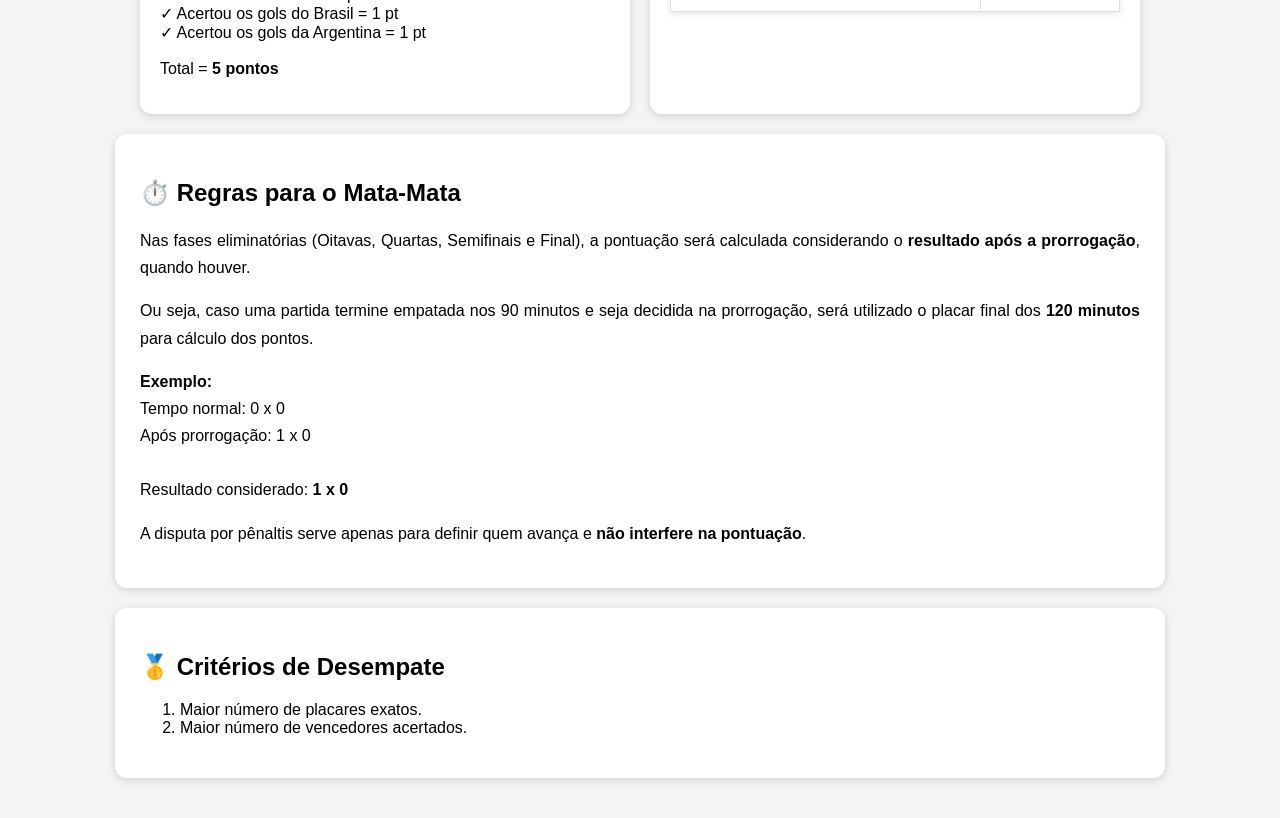
==== commit a2eef77c: "index.html" ====
--- a/index.html
+++ b/index.html
@@ -63,10 +63,16 @@
 </p>
 
 <p style="text-align:center;">
-  <a href="https://docs.google.com/forms/d/e/1FAIpQLSekUstlPXUObjSSU5INC7vQFGMcnG87lTnt6HKxoq9xKkWkOA/viewform?usp=publish-editor"
+  <span class="botao-forms botao-inativo">
+    ✓ Palpites das Quartas (Encerrado)
+  </span>
+</p>
+
+<p style="text-align:center;">
+  <a href="https://docs.google.com/forms/d/e/1FAIpQLSdM2c5i4h90XMlkKNKM3jyNKk_IxJWfIyxE1IPtE5eLM8oKVQ/viewform?usp=publish-editor"
      target="_blank"
      class="botao-forms">
-     ⚽ Enviar palpites das Quartas
+     ⚽ Enviar palpites das Semifinais
   </a>
 </p>
   <p>
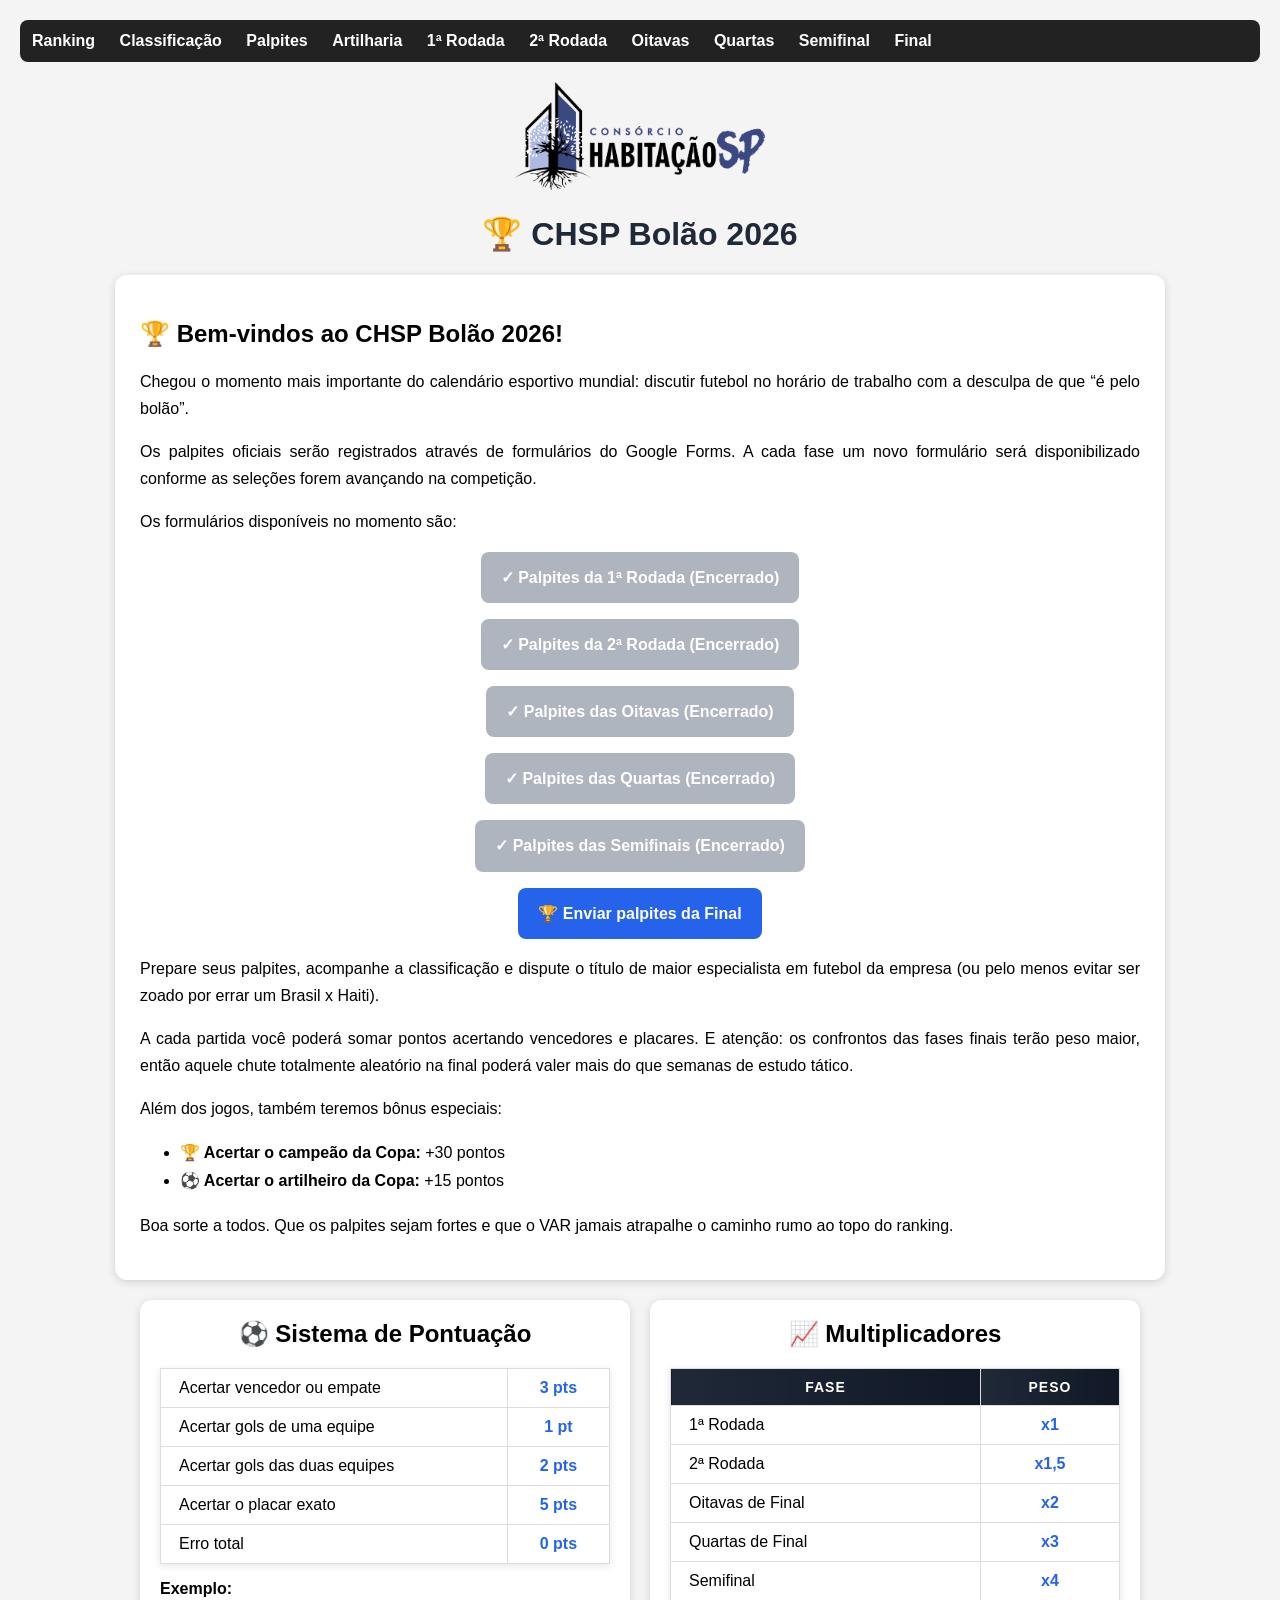
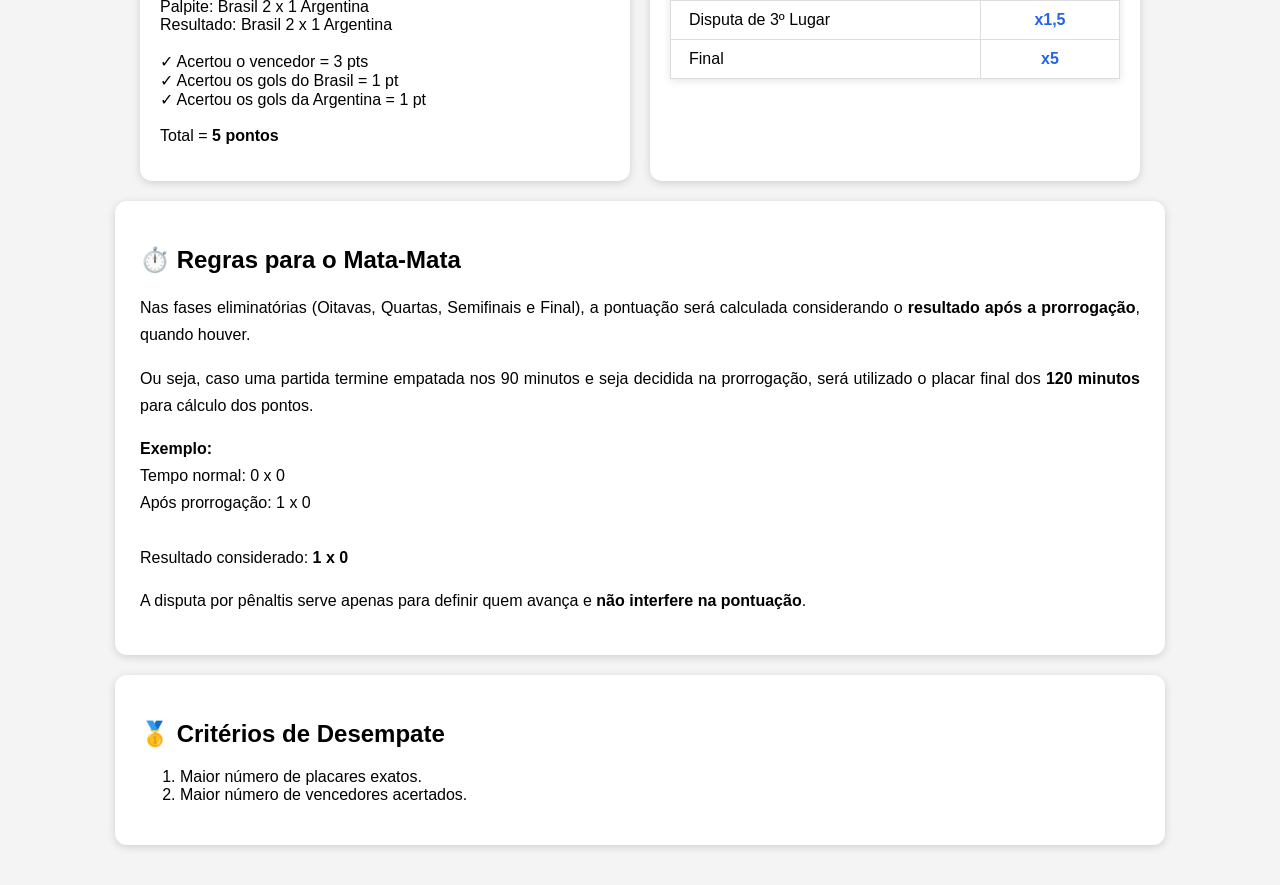
==== commit 2da7898b: "index.html" ====
--- a/index.html
+++ b/index.html
@@ -69,12 +69,18 @@
 </p>
 
 <p style="text-align:center;">
-  <a href="https://docs.google.com/forms/d/e/1FAIpQLSdM2c5i4h90XMlkKNKM3jyNKk_IxJWfIyxE1IPtE5eLM8oKVQ/viewform?usp=publish-editor"
+  <span class="botao-forms botao-inativo">
+    ✓ Palpites das Semifinais (Encerrado)
+  </span>
+</p>
+
+<p style="text-align:center;">
+  <a href="https://docs.google.com/forms/d/e/1FAIpQLScaN1Apj_lgSaKKV7u_xlB-dQ08_VjvMrdyyIBQI8rYKuWSDA/viewform?usp=header"
      target="_blank"
      class="botao-forms">
-     ⚽ Enviar palpites das Semifinais
+     🏆 Enviar palpites da Final
   </a>
-</p>
+</p> 
   <p>
     Prepare seus palpites, acompanhe a classificação e dispute o título de
     maior especialista em futebol da empresa (ou pelo menos evitar ser zoado
